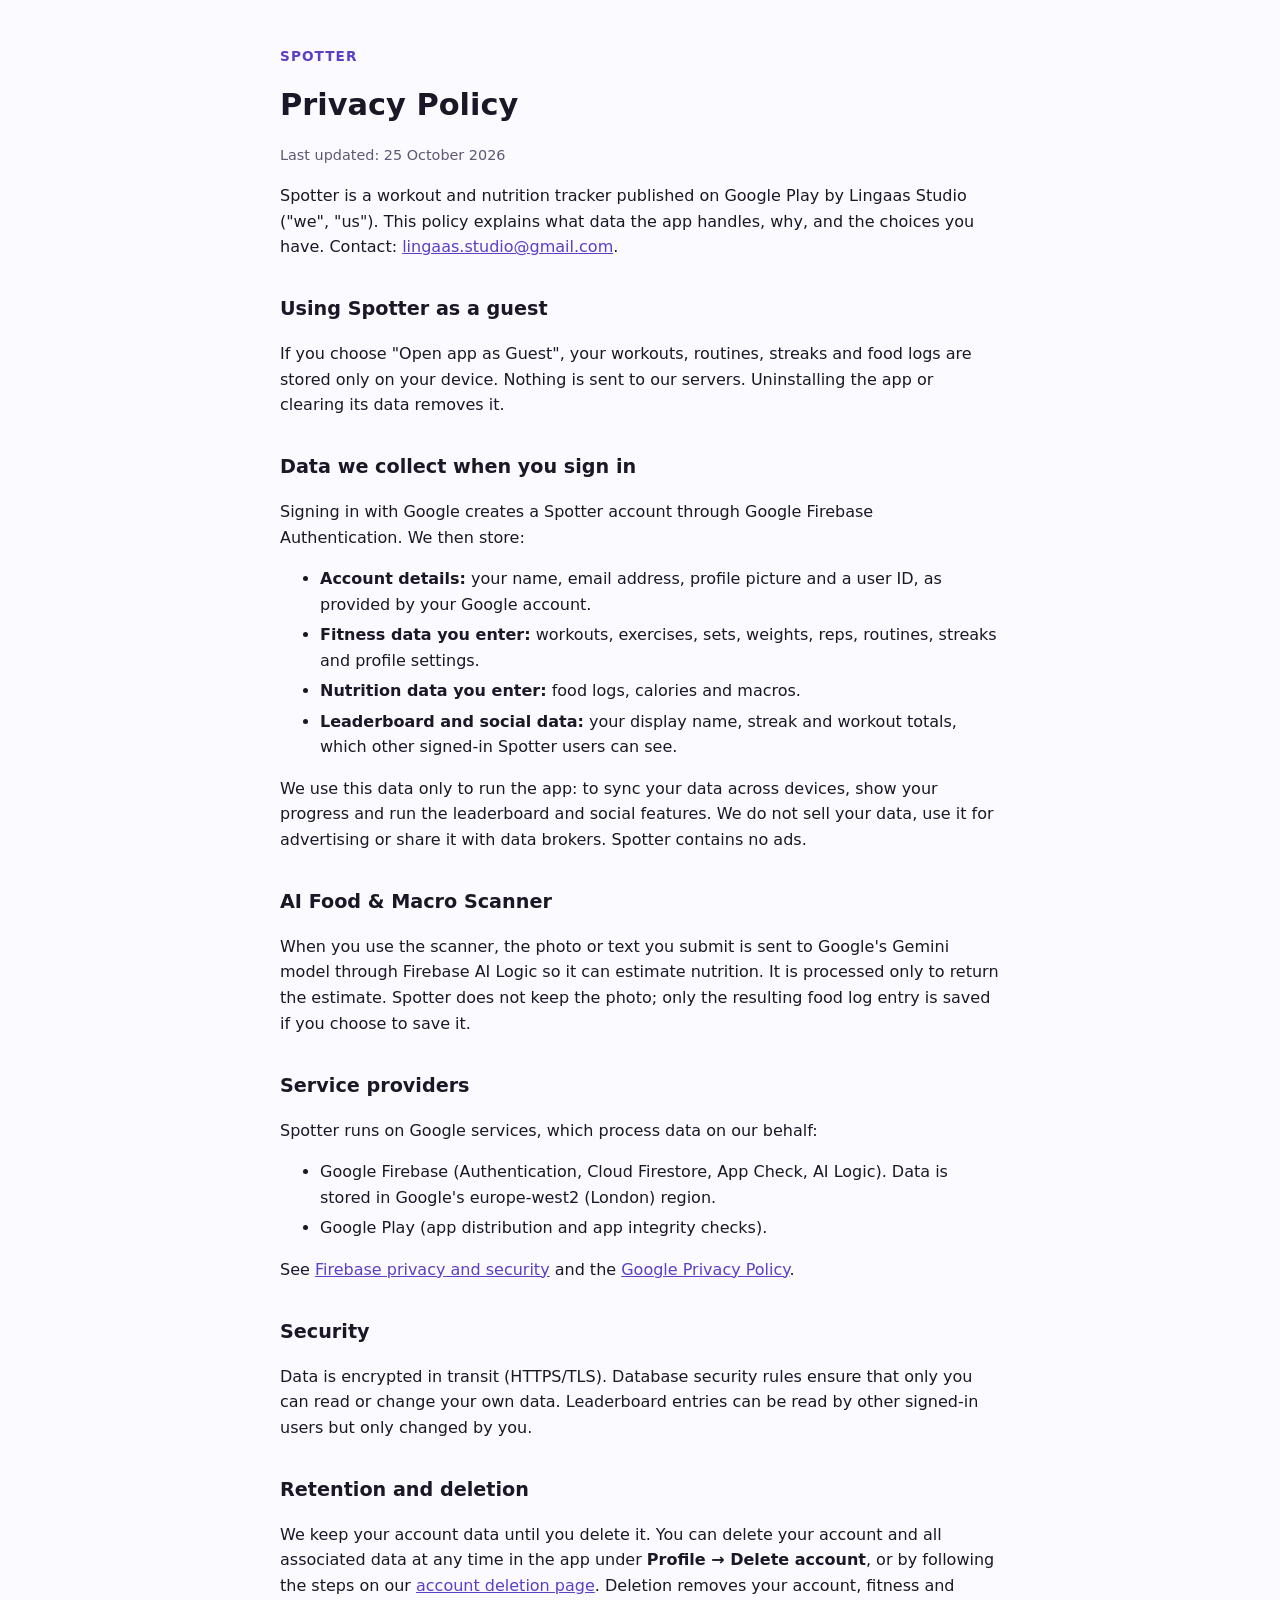
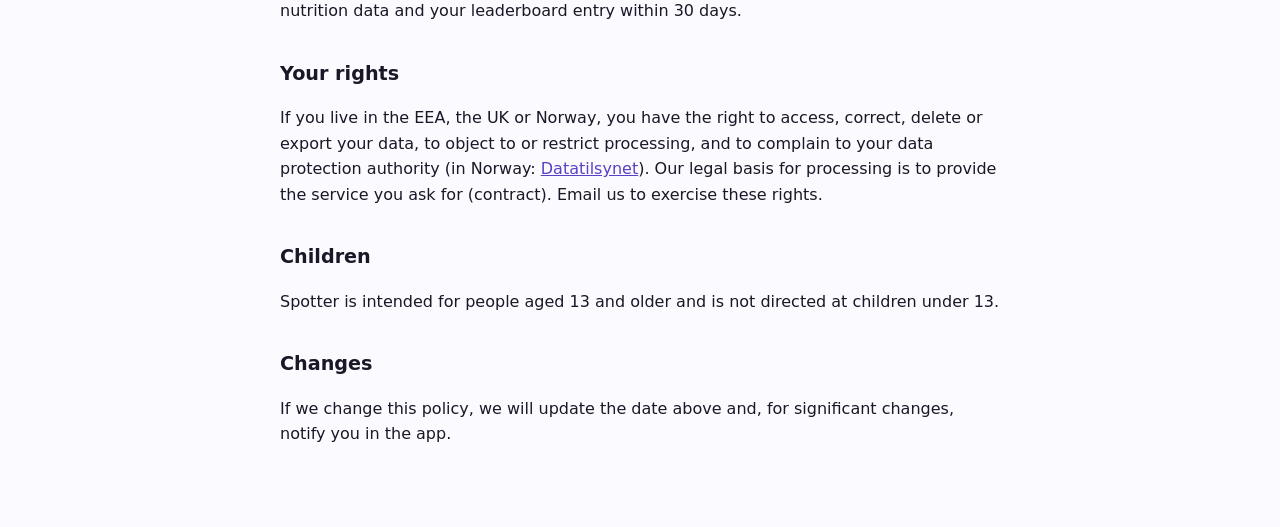
==== privacy.html @ 160ec16d "Add files via upload" ====
<!doctype html>
<html lang="en">
<head>
<meta charset="utf-8">
<meta name="viewport" content="width=device-width, initial-scale=1">
<title>Spotter – Privacy Policy</title>
<link rel="stylesheet" href="style.css">
</head>
<body>
<main>
<p class="brand"><a href="./">Spotter</a></p>
<h1>Privacy Policy</h1>
<p class="muted">Last updated: 25 October 2026</p>

<p>Spotter is a workout and nutrition tracker published on Google Play by Lingaas Studio ("we", "us"). This policy explains what data the app handles, why, and the choices you have. Contact: <a href="mailto:lingaas.studio@gmail.com">lingaas.studio@gmail.com</a>.</p>

<h2>Using Spotter as a guest</h2>
<p>If you choose "Open app as Guest", your workouts, routines, streaks and food logs are stored only on your device. Nothing is sent to our servers. Uninstalling the app or clearing its data removes it.</p>

<h2>Data we collect when you sign in</h2>
<p>Signing in with Google creates a Spotter account through Google Firebase Authentication. We then store:</p>
<ul>
<li><strong>Account details:</strong> your name, email address, profile picture and a user ID, as provided by your Google account.</li>
<li><strong>Fitness data you enter:</strong> workouts, exercises, sets, weights, reps, routines, streaks and profile settings.</li>
<li><strong>Nutrition data you enter:</strong> food logs, calories and macros.</li>
<li><strong>Leaderboard and social data:</strong> your display name, streak and workout totals, which other signed-in Spotter users can see.</li>
</ul>
<p>We use this data only to run the app: to sync your data across devices, show your progress and run the leaderboard and social features. We do not sell your data, use it for advertising or share it with data brokers. Spotter contains no ads.</p>

<h2>AI Food &amp; Macro Scanner</h2>
<p>When you use the scanner, the photo or text you submit is sent to Google's Gemini model through Firebase AI Logic so it can estimate nutrition. It is processed only to return the estimate. Spotter does not keep the photo; only the resulting food log entry is saved if you choose to save it.</p>

<h2>Service providers</h2>
<p>Spotter runs on Google services, which process data on our behalf:</p>
<ul>
<li>Google Firebase (Authentication, Cloud Firestore, App Check, AI Logic). Data is stored in Google's europe-west2 (London) region.</li>
<li>Google Play (app distribution and app integrity checks).</li>
</ul>
<p>See <a href="https://firebase.google.com/support/privacy">Firebase privacy and security</a> and the <a href="https://policies.google.com/privacy">Google Privacy Policy</a>.</p>

<h2>Security</h2>
<p>Data is encrypted in transit (HTTPS/TLS). Database security rules ensure that only you can read or change your own data. Leaderboard entries can be read by other signed-in users but only changed by you.</p>

<h2>Retention and deletion</h2>
<p>We keep your account data until you delete it. You can delete your account and all associated data at any time in the app under <strong>Profile → Delete account</strong>, or by following the steps on our <a href="delete-account.html">account deletion page</a>. Deletion removes your account, fitness and nutrition data and your leaderboard entry within 30 days.</p>

<h2>Your rights</h2>
<p>If you live in the EEA, the UK or Norway, you have the right to access, correct, delete or export your data, to object to or restrict processing, and to complain to your data protection authority (in Norway: <a href="https://www.datatilsynet.no/">Datatilsynet</a>). Our legal basis for processing is to provide the service you ask for (contract). Email us to exercise these rights.</p>

<h2>Children</h2>
<p>Spotter is intended for people aged 13 and older and is not directed at children under 13.</p>

<h2>Changes</h2>
<p>If we change this policy, we will update the date above and, for significant changes, notify you in the app.</p>
</main>
</body>
</html>
---- style.css ----
:root{--bg:#0d0b14;--fg:#ece9f5;--muted:#a59fb8;--accent:#c9b6ff}
@media (prefers-color-scheme: light){:root{--bg:#fbfaff;--fg:#1b1726;--muted:#5f5873;--accent:#5b3fc4}}
body{margin:0;background:var(--bg);color:var(--fg);font:16px/1.6 system-ui,-apple-system,"Segoe UI",Roboto,sans-serif}
main{max-width:720px;margin:0 auto;padding:32px 16px 64px}
h1{font-size:1.9rem;margin:.2em 0 .4em}
h2{font-size:1.2rem;margin-top:1.8em}
a{color:var(--accent)}
.brand{font-weight:700;letter-spacing:.08em;text-transform:uppercase;font-size:.85rem}
.brand a{text-decoration:none}
.muted{color:var(--muted);font-size:.9rem}
li{margin:.3em 0}
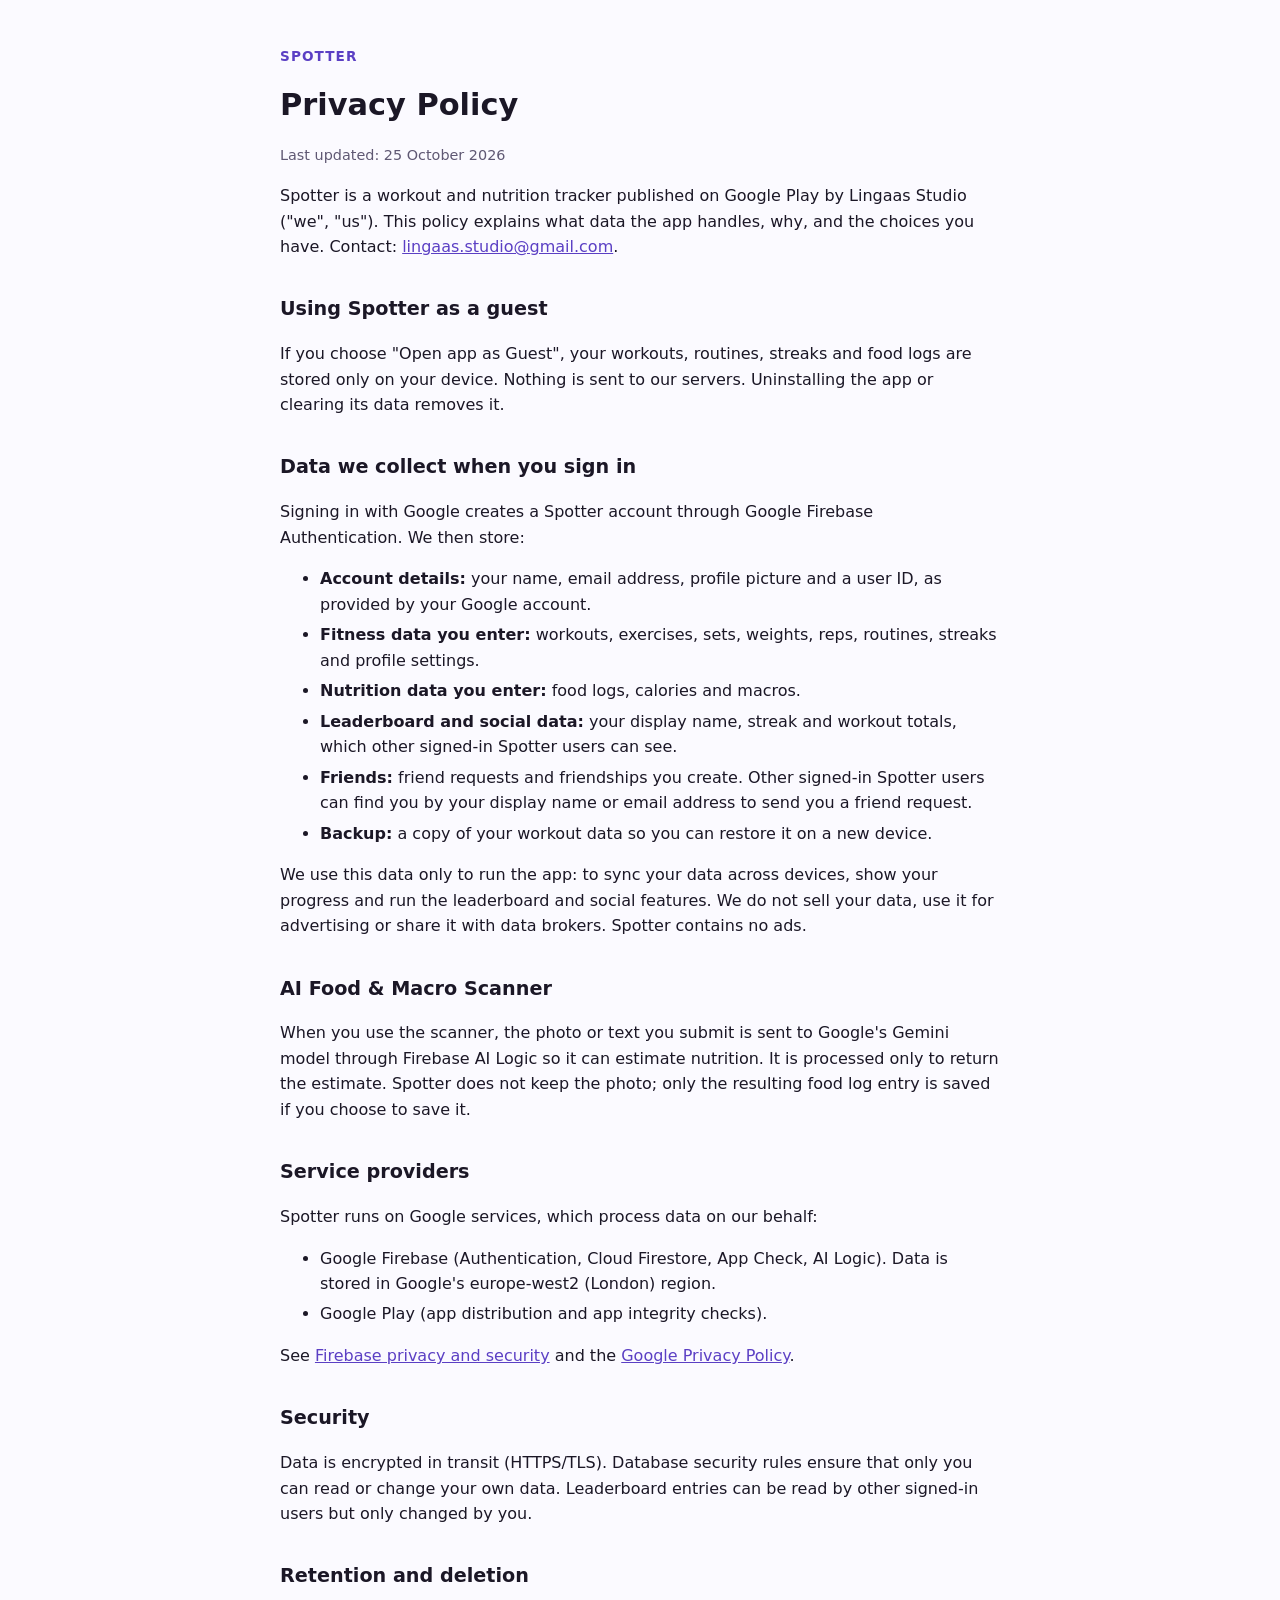
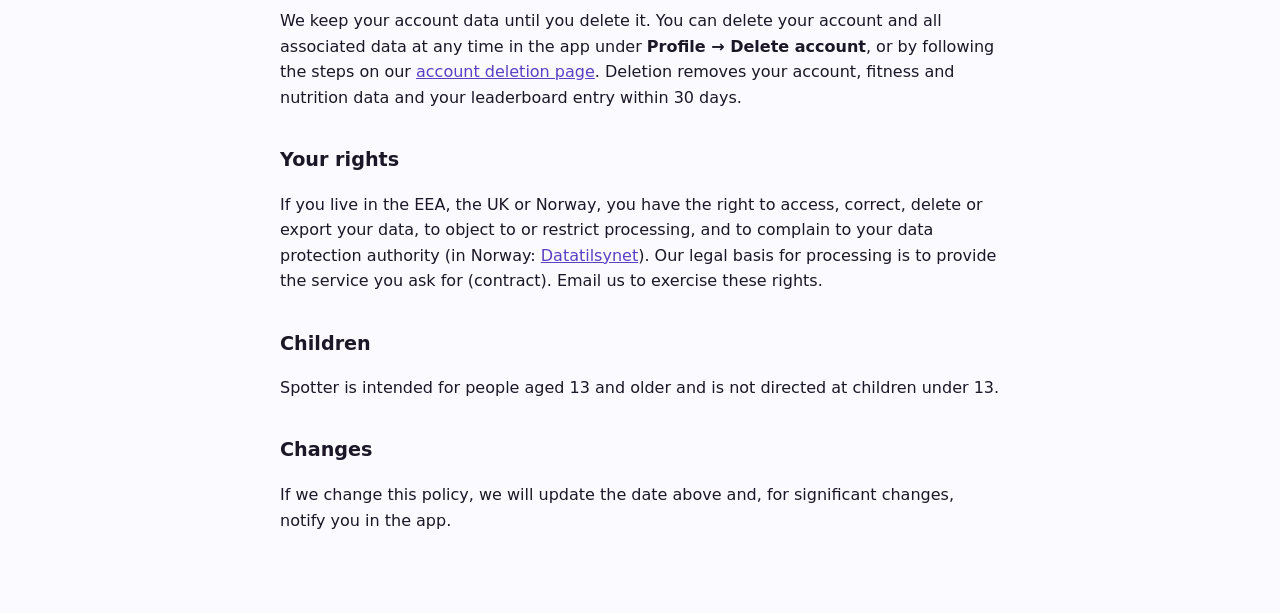
==== commit 4d48fb91: "Add files via upload" ====
--- a/privacy.html
+++ b/privacy.html
@@ -24,6 +24,8 @@
 <li><strong>Fitness data you enter:</strong> workouts, exercises, sets, weights, reps, routines, streaks and profile settings.</li>
 <li><strong>Nutrition data you enter:</strong> food logs, calories and macros.</li>
 <li><strong>Leaderboard and social data:</strong> your display name, streak and workout totals, which other signed-in Spotter users can see.</li>
+<li><strong>Friends:</strong> friend requests and friendships you create. Other signed-in Spotter users can find you by your display name or email address to send you a friend request.</li>
+<li><strong>Backup:</strong> a copy of your workout data so you can restore it on a new device.</li>
 </ul>
 <p>We use this data only to run the app: to sync your data across devices, show your progress and run the leaderboard and social features. We do not sell your data, use it for advertising or share it with data brokers. Spotter contains no ads.</p>
 
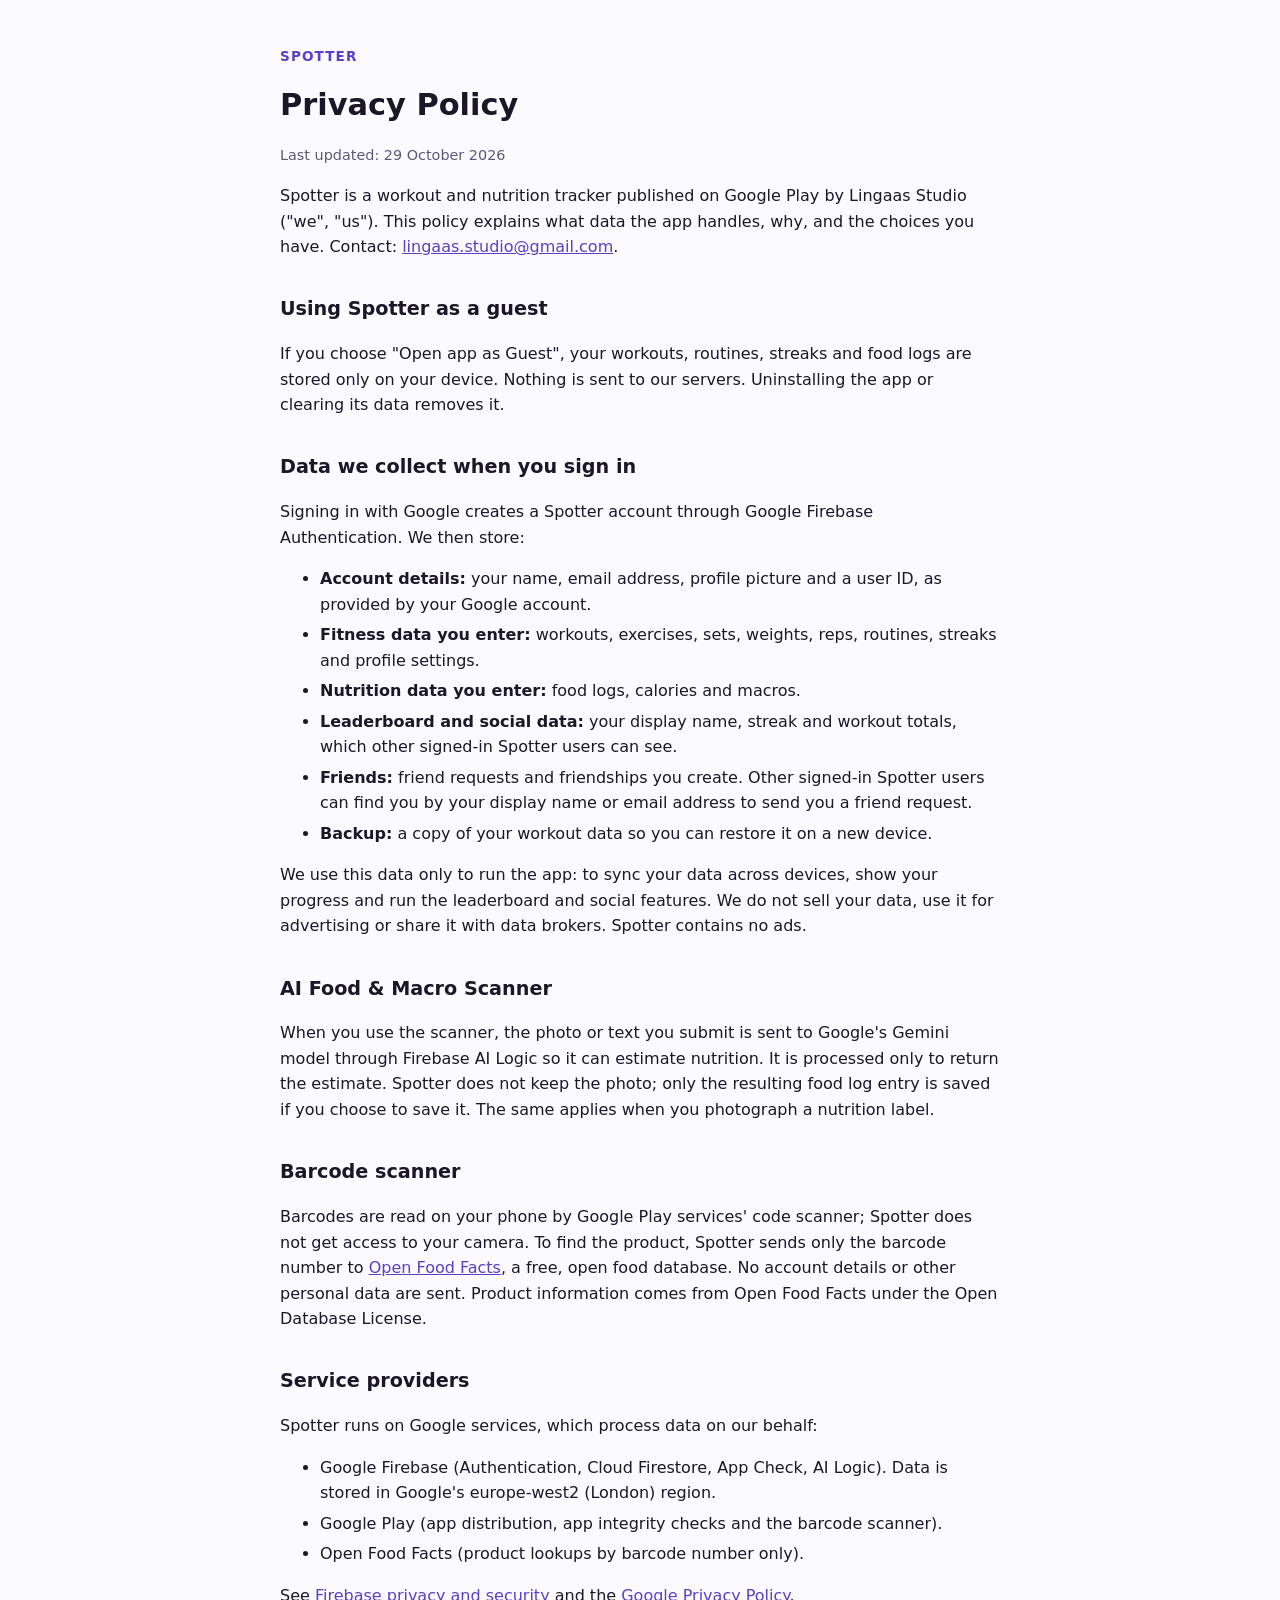
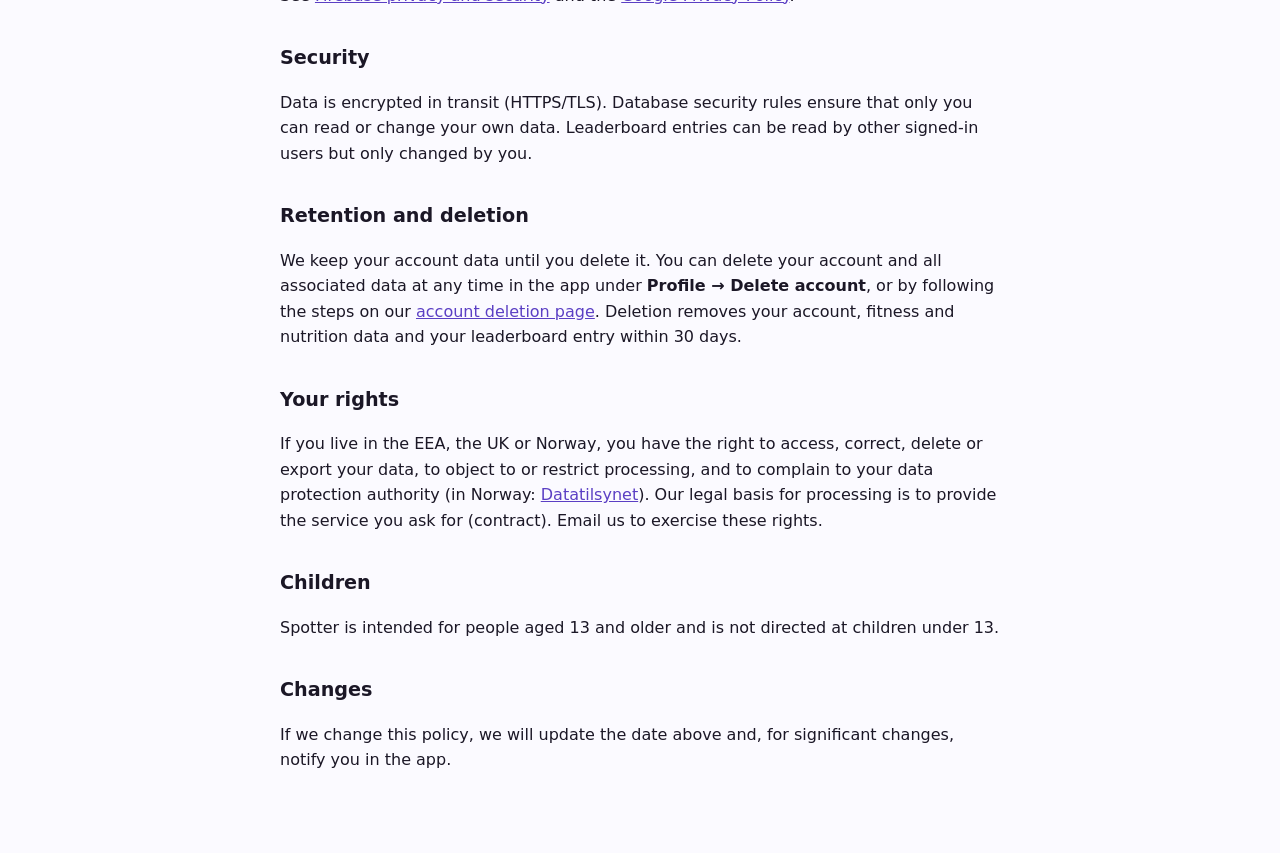
==== commit de86da3f: "Update privacy policy last updaPrivacy policy: barcode scanner and Open Food Factsted date and detai" ====
--- a/privacy.html
+++ b/privacy.html
@@ -10,7 +10,7 @@
 <main>
 <p class="brand"><a href="./">Spotter</a></p>
 <h1>Privacy Policy</h1>
-<p class="muted">Last updated: 25 October 2026</p>
+<p class="muted">Last updated: 29 October 2026</p>
 
 <p>Spotter is a workout and nutrition tracker published on Google Play by Lingaas Studio ("we", "us"). This policy explains what data the app handles, why, and the choices you have. Contact: <a href="mailto:lingaas.studio@gmail.com">lingaas.studio@gmail.com</a>.</p>
 
@@ -30,13 +30,17 @@
 <p>We use this data only to run the app: to sync your data across devices, show your progress and run the leaderboard and social features. We do not sell your data, use it for advertising or share it with data brokers. Spotter contains no ads.</p>
 
 <h2>AI Food &amp; Macro Scanner</h2>
-<p>When you use the scanner, the photo or text you submit is sent to Google's Gemini model through Firebase AI Logic so it can estimate nutrition. It is processed only to return the estimate. Spotter does not keep the photo; only the resulting food log entry is saved if you choose to save it.</p>
+<p>When you use the scanner, the photo or text you submit is sent to Google's Gemini model through Firebase AI Logic so it can estimate nutrition. It is processed only to return the estimate. Spotter does not keep the photo; only the resulting food log entry is saved if you choose to save it. The same applies when you photograph a nutrition label.</p>
+
+<h2>Barcode scanner</h2>
+<p>Barcodes are read on your phone by Google Play services' code scanner; Spotter does not get access to your camera. To find the product, Spotter sends only the barcode number to <a href="https://world.openfoodfacts.org/">Open Food Facts</a>, a free, open food database. No account details or other personal data are sent. Product information comes from Open Food Facts under the Open Database License.</p>
 
 <h2>Service providers</h2>
 <p>Spotter runs on Google services, which process data on our behalf:</p>
 <ul>
 <li>Google Firebase (Authentication, Cloud Firestore, App Check, AI Logic). Data is stored in Google's europe-west2 (London) region.</li>
-<li>Google Play (app distribution and app integrity checks).</li>
+<li>Google Play (app distribution, app integrity checks and the barcode scanner).</li>
+<li>Open Food Facts (product lookups by barcode number only).</li>
 </ul>
 <p>See <a href="https://firebase.google.com/support/privacy">Firebase privacy and security</a> and the <a href="https://policies.google.com/privacy">Google Privacy Policy</a>.</p>
 
